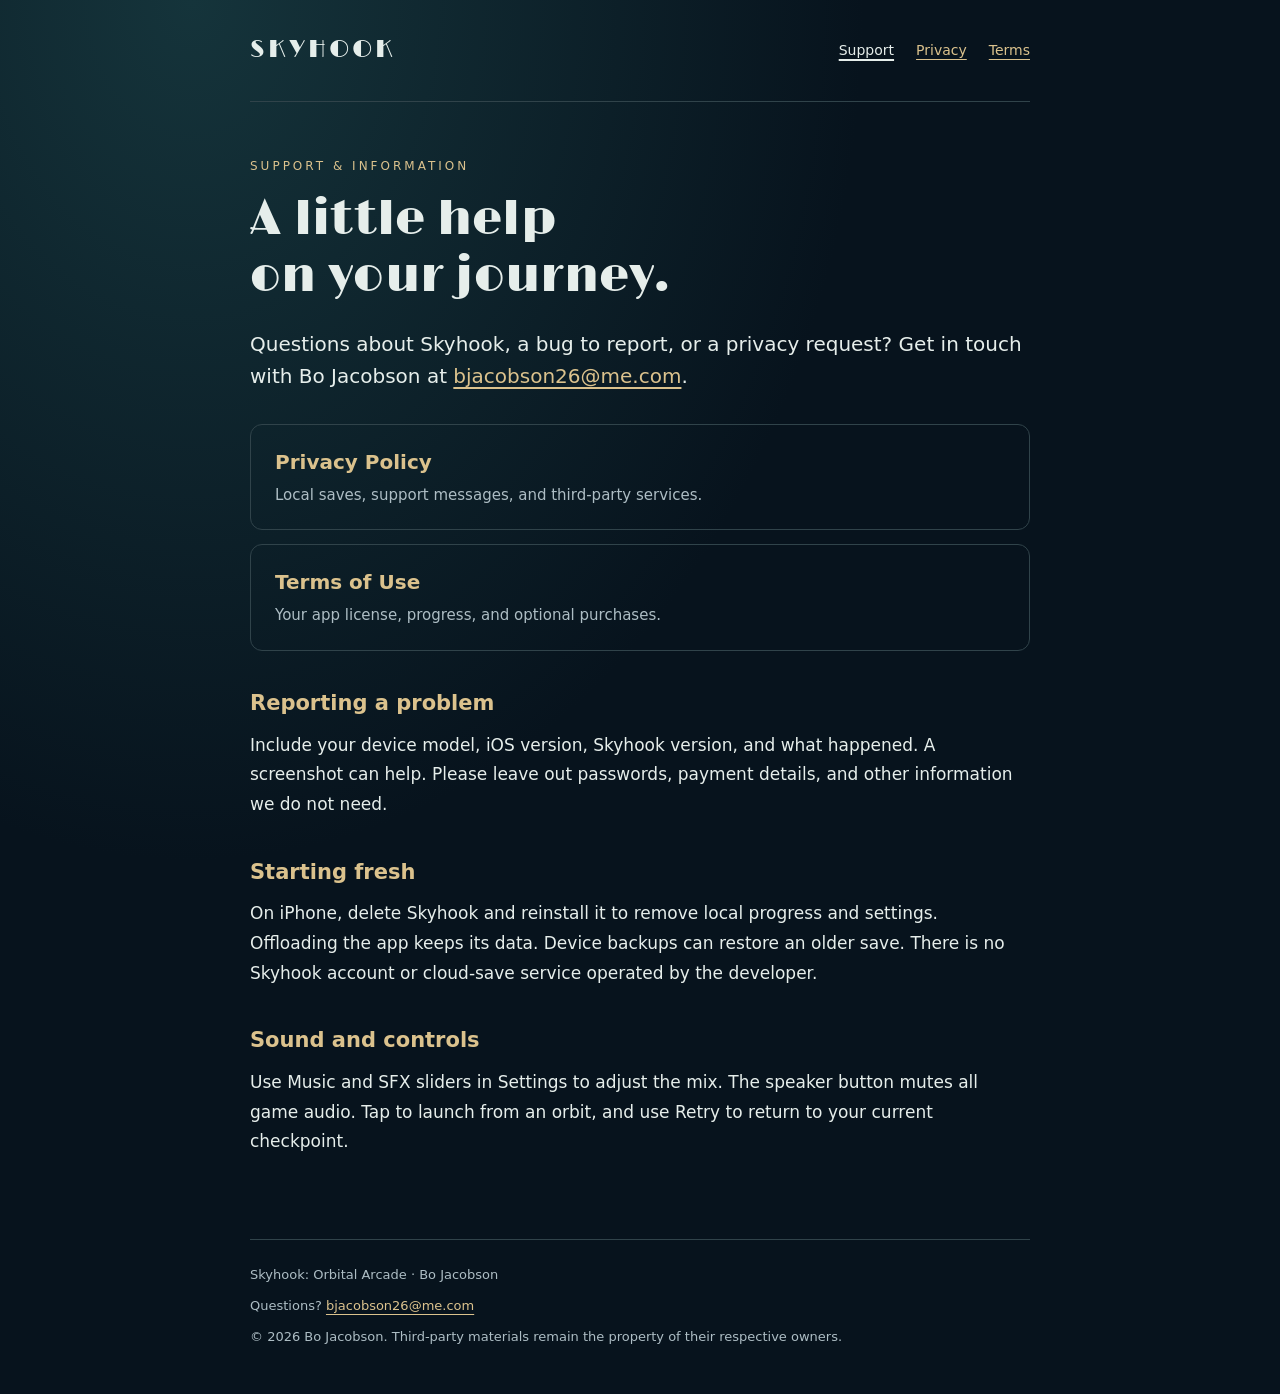
==== index.html @ 2645dd02 "Add files via upload" ====
<!doctype html>
<html lang="en"><head><meta charset="utf-8"><meta name="viewport" content="width=device-width,initial-scale=1"><meta name="description" content="Support, privacy policy and terms for Skyhook: Orbital Arcade by Bo Jacobson."><meta name="theme-color" content="#07131d"><title>Support · Skyhook</title><link rel="stylesheet" href="styles.css"></head>
<body><a class="skip" href="#main">Skip to content</a><header><a class="brand" href="index.html">SKYHOOK</a><nav aria-label="Main navigation"><a href="index.html" aria-current="page">Support</a><a href="privacy.html">Privacy</a><a href="terms.html">Terms</a></nav></header><main id="main">
<p class="eyebrow">Support &amp; information</p><h1>A little help<br>on your journey.</h1>
<p class="intro">Questions about Skyhook, a bug to report, or a privacy request? Get in touch with Bo Jacobson at <a class="contact" href="mailto:bjacobson26@me.com">bjacobson26@me.com</a>.</p>
<div class="links"><a class="card" href="privacy.html"><strong>Privacy Policy</strong><span>Local saves, support messages, and third-party services.</span></a><a class="card" href="terms.html"><strong>Terms of Use</strong><span>Your app license, progress, and optional purchases.</span></a></div>
<h2>Reporting a problem</h2><p>Include your device model, iOS version, Skyhook version, and what happened. A screenshot can help. Please leave out passwords, payment details, and other information we do not need.</p>
<h2>Starting fresh</h2><p>On iPhone, delete Skyhook and reinstall it to remove local progress and settings. Offloading the app keeps its data. Device backups can restore an older save. There is no Skyhook account or cloud-save service operated by the developer.</p>
<h2>Sound and controls</h2><p>Use Music and SFX sliders in Settings to adjust the mix. The speaker button mutes all game audio. Tap to launch from an orbit, and use Retry to return to your current checkpoint.</p>
</main><footer><p>Skyhook: Orbital Arcade · Bo Jacobson</p><p>Questions? <a class="contact" href="mailto:bjacobson26@me.com">bjacobson26@me.com</a></p><p>© 2026 Bo Jacobson. Third-party materials remain the property of their respective owners.</p></footer></body></html>
---- styles.css ----
@font-face{font-family:Limelight;src:url('assets/limelight.ttf') format('truetype');font-display:swap}
:root{color-scheme:dark;--bg:#07131d;--ink:#e6eeeb;--muted:#adbdc4;--gold:#dbc28d;--line:#30434a}
*{box-sizing:border-box}html{scroll-behavior:smooth}body{margin:0;background:radial-gradient(ellipse at 15% 0%,#15343b 0,transparent 42rem),var(--bg);color:var(--ink);font:17px/1.75 system-ui,-apple-system,BlinkMacSystemFont,'Segoe UI',sans-serif}a{color:var(--gold);text-underline-offset:4px}a:hover{color:#fff0ce}a:focus-visible{outline:2px solid var(--gold);outline-offset:5px}.skip{position:absolute;left:16px;top:-80px;padding:8px 14px;background:var(--bg)}.skip:focus{top:8px}header,main,footer{width:min(100% - 48px,780px);margin-inline:auto}header{display:flex;justify-content:space-between;align-items:center;gap:24px;padding:34px 0;border-bottom:1px solid var(--line)}.brand{font:25px/1.3 Limelight,Georgia,serif;letter-spacing:3px;text-decoration:none;color:var(--ink)}nav{display:flex;flex-wrap:wrap;gap:10px 22px;font-size:14px}nav a[aria-current=page]{color:var(--ink);text-decoration-thickness:2px}main{padding-block:54px 64px;min-height:65vh}.eyebrow{font-size:12px;text-transform:uppercase;letter-spacing:3px;color:var(--gold);margin:0 0 14px}h1{font:clamp(32px,6vw,48px)/1.2 Limelight,Georgia,serif;margin:0 0 22px;letter-spacing:.3px}h2{font-size:21px;font-weight:600;line-height:1.4;margin:38px 0 12px;color:var(--gold)}p{margin:0 0 18px}li{margin-bottom:9px}ul{padding-left:24px}.meta{font-size:14px;color:var(--muted)}.intro{font-size:20px;line-height:1.6}.note{padding:20px 24px;border-left:2px solid var(--gold);background:#11242d;margin-block:28px}.note p:last-child{margin-bottom:0}.links{display:grid;gap:14px;margin:32px 0}.card{display:block;border:1px solid var(--line);border-radius:12px;padding:20px 24px;text-decoration:none}.card strong{display:block;font-size:20px}.card span{color:var(--muted);font-size:15px}footer{border-top:1px solid var(--line);padding:24px 0 38px;font-size:13px;color:var(--muted)}footer p{margin-bottom:8px}.contact{overflow-wrap:anywhere}@media(max-width:540px){header{align-items:flex-start;flex-direction:column;gap:16px;padding-block:25px}header,main,footer{width:calc(100% - 36px)}main{padding-top:35px}body{font-size:16px}.intro{font-size:18px}.note{padding:16px 18px}}@media(prefers-reduced-motion:reduce){html{scroll-behavior:auto}}@media print{:root{color-scheme:light}body{background:white;color:#17212a;font-size:11pt}header,main,footer{width:100%}nav,.skip{display:none}main{padding-block:20px}h1,h2,a,.brand{color:#17212a}.meta,footer,.card span{color:#444}.note{background:none;border-color:#555}h2{break-after:avoid}p,li{orphans:3;widows:3}}
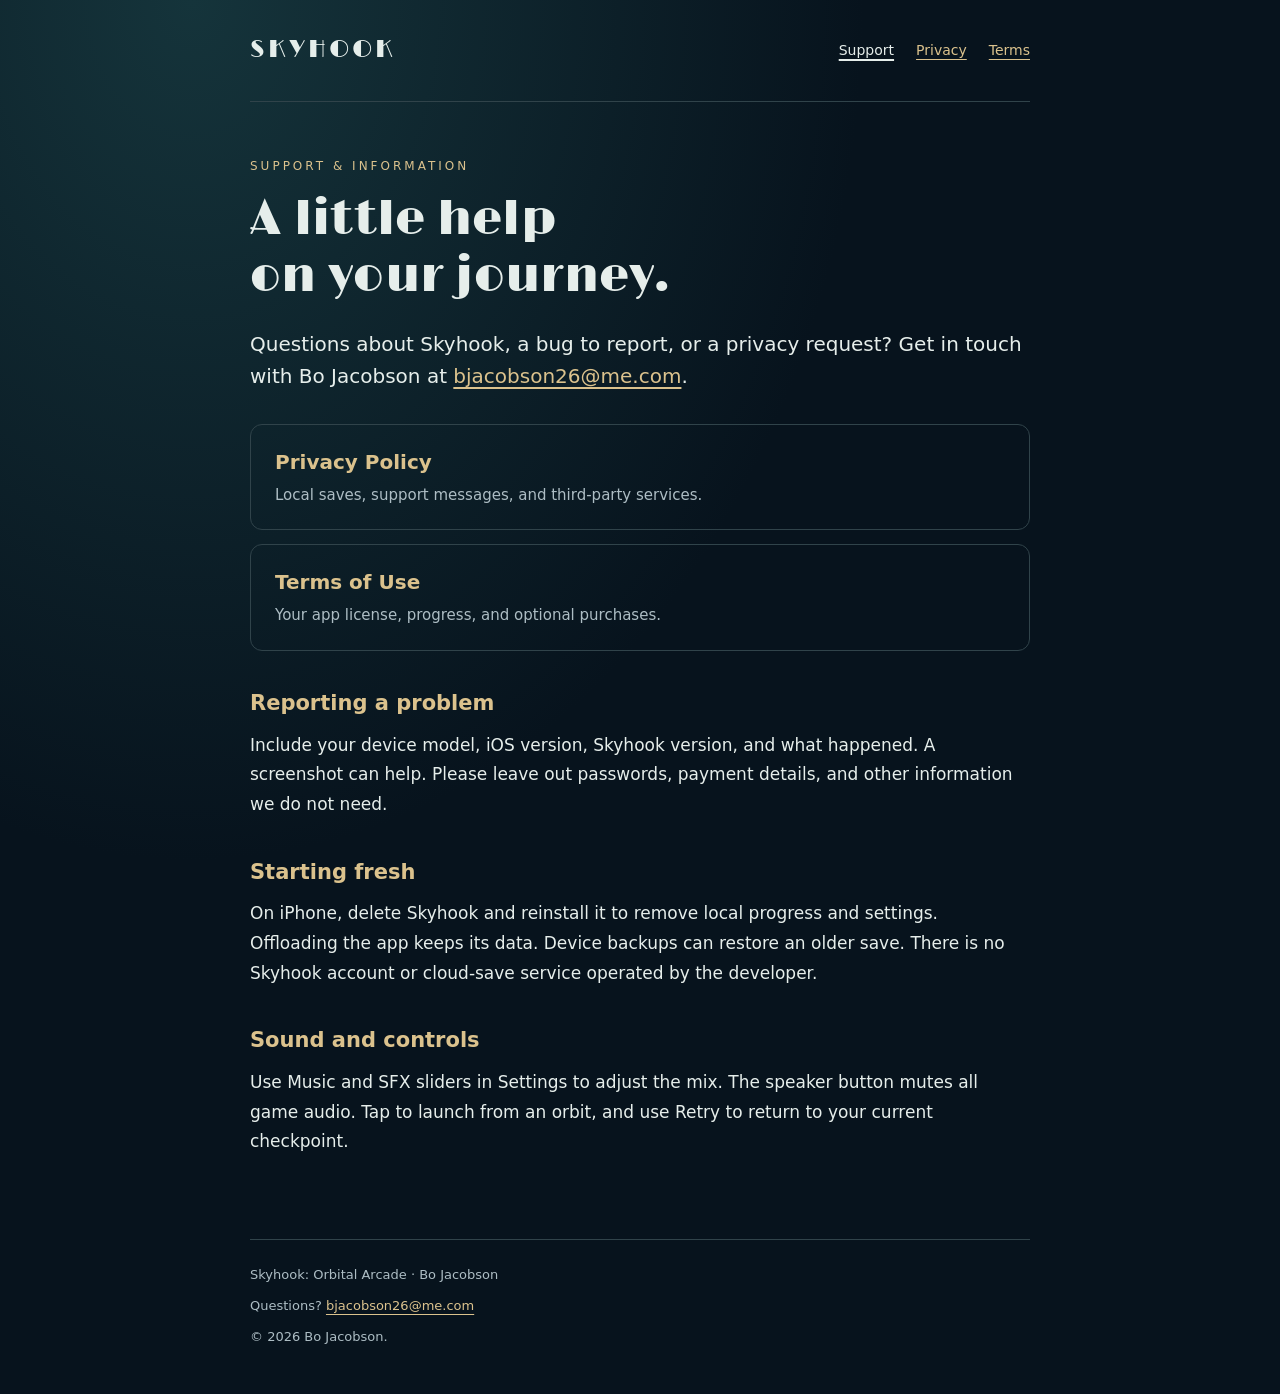
==== commit 7f67f769: "Update index.html" ====
--- a/index.html
+++ b/index.html
@@ -7,4 +7,4 @@
 <h2>Reporting a problem</h2><p>Include your device model, iOS version, Skyhook version, and what happened. A screenshot can help. Please leave out passwords, payment details, and other information we do not need.</p>
 <h2>Starting fresh</h2><p>On iPhone, delete Skyhook and reinstall it to remove local progress and settings. Offloading the app keeps its data. Device backups can restore an older save. There is no Skyhook account or cloud-save service operated by the developer.</p>
 <h2>Sound and controls</h2><p>Use Music and SFX sliders in Settings to adjust the mix. The speaker button mutes all game audio. Tap to launch from an orbit, and use Retry to return to your current checkpoint.</p>
-</main><footer><p>Skyhook: Orbital Arcade · Bo Jacobson</p><p>Questions? <a class="contact" href="mailto:bjacobson26@me.com">bjacobson26@me.com</a></p><p>© 2026 Bo Jacobson. Third-party materials remain the property of their respective owners.</p></footer></body></html>+</main><footer><p>Skyhook: Orbital Arcade · Bo Jacobson</p><p>Questions? <a class="contact" href="mailto:bjacobson26@me.com">bjacobson26@me.com</a></p><p>© 2026 Bo Jacobson.</p></footer></body></html>
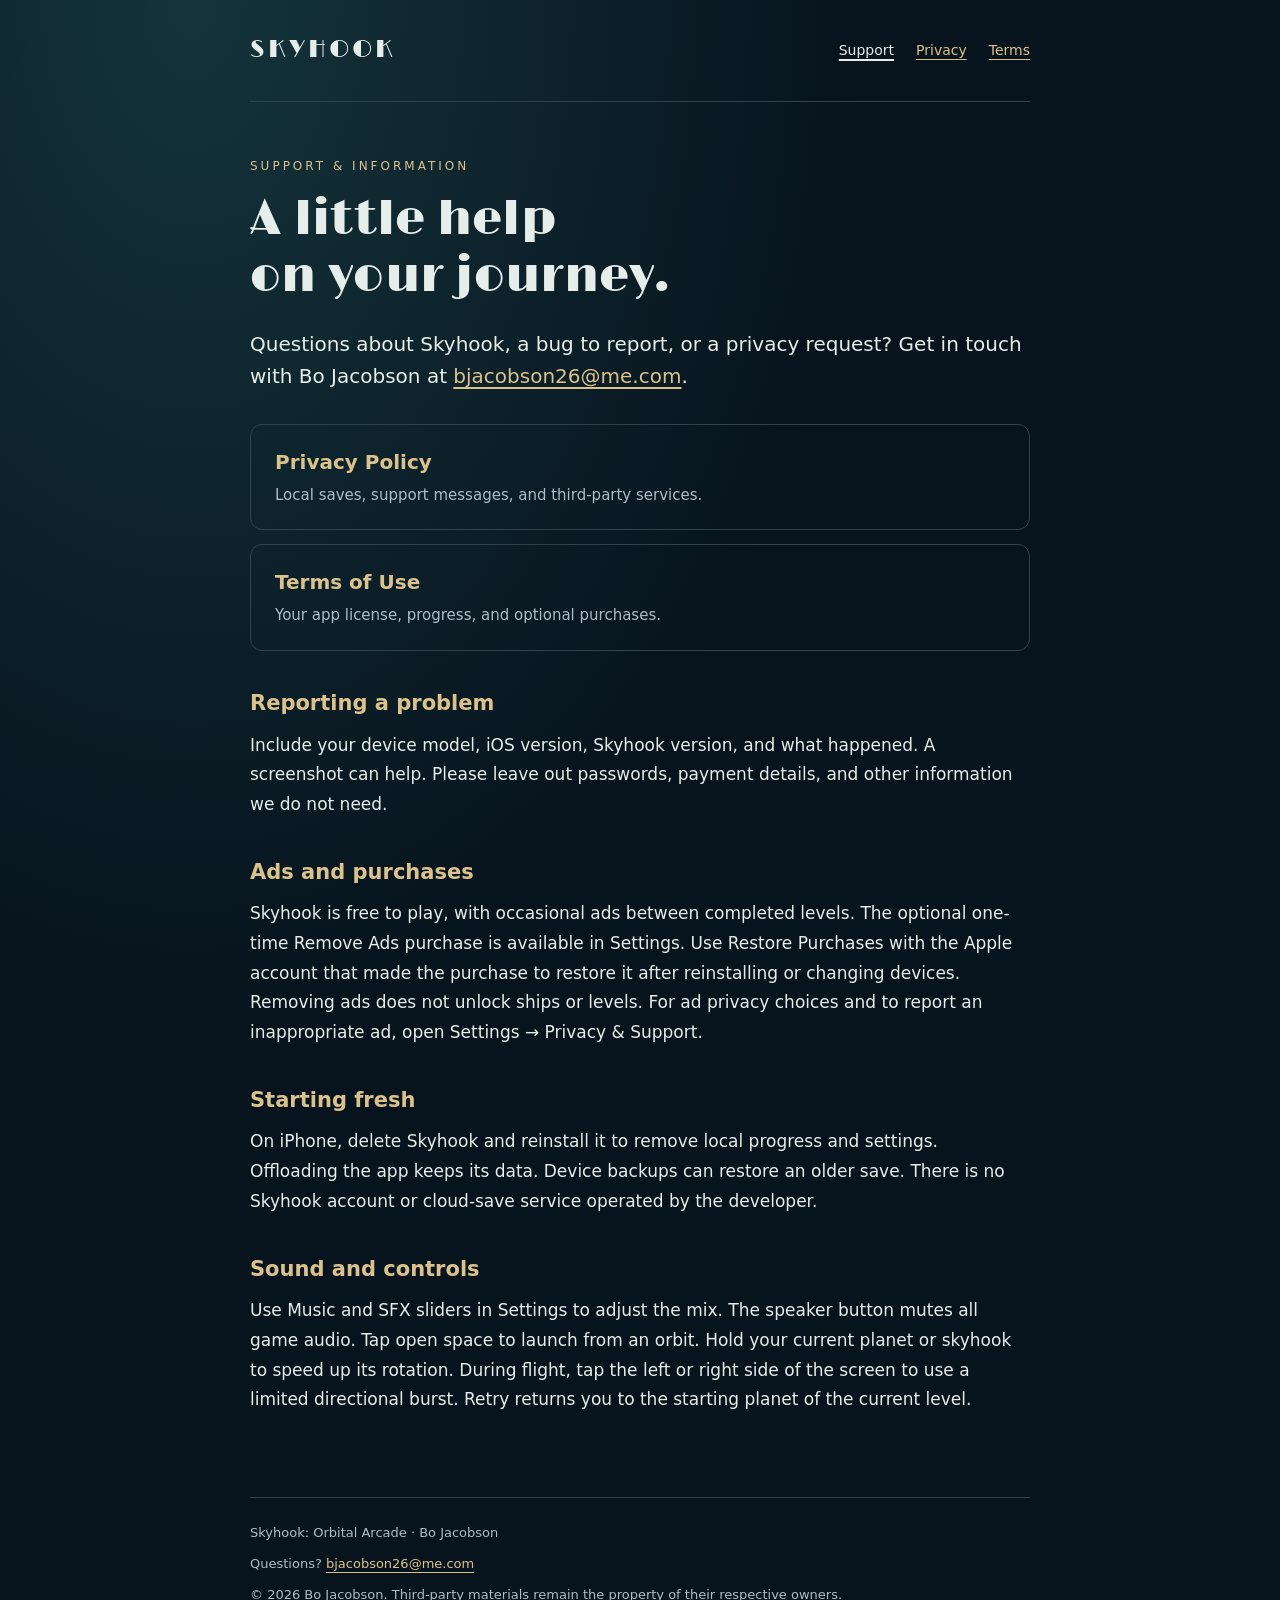
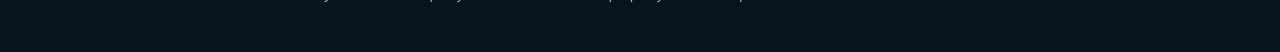
==== commit 188b0c2a: "Update support and policies for Skyhook 1.0" ====
--- a/index.html
+++ b/index.html
@@ -5,6 +5,7 @@
 <p class="intro">Questions about Skyhook, a bug to report, or a privacy request? Get in touch with Bo Jacobson at <a class="contact" href="mailto:bjacobson26@me.com">bjacobson26@me.com</a>.</p>
 <div class="links"><a class="card" href="privacy.html"><strong>Privacy Policy</strong><span>Local saves, support messages, and third-party services.</span></a><a class="card" href="terms.html"><strong>Terms of Use</strong><span>Your app license, progress, and optional purchases.</span></a></div>
 <h2>Reporting a problem</h2><p>Include your device model, iOS version, Skyhook version, and what happened. A screenshot can help. Please leave out passwords, payment details, and other information we do not need.</p>
+<h2>Ads and purchases</h2><p>Skyhook is free to play, with occasional ads between completed levels. The optional one-time Remove Ads purchase is available in Settings. Use Restore Purchases with the Apple account that made the purchase to restore it after reinstalling or changing devices. Removing ads does not unlock ships or levels. For ad privacy choices and to report an inappropriate ad, open Settings → Privacy &amp; Support.</p>
 <h2>Starting fresh</h2><p>On iPhone, delete Skyhook and reinstall it to remove local progress and settings. Offloading the app keeps its data. Device backups can restore an older save. There is no Skyhook account or cloud-save service operated by the developer.</p>
-<h2>Sound and controls</h2><p>Use Music and SFX sliders in Settings to adjust the mix. The speaker button mutes all game audio. Tap to launch from an orbit, and use Retry to return to your current checkpoint.</p>
-</main><footer><p>Skyhook: Orbital Arcade · Bo Jacobson</p><p>Questions? <a class="contact" href="mailto:bjacobson26@me.com">bjacobson26@me.com</a></p><p>© 2026 Bo Jacobson.</p></footer></body></html>
+<h2>Sound and controls</h2><p>Use Music and SFX sliders in Settings to adjust the mix. The speaker button mutes all game audio. Tap open space to launch from an orbit. Hold your current planet or skyhook to speed up its rotation. During flight, tap the left or right side of the screen to use a limited directional burst. Retry returns you to the starting planet of the current level.</p>
+</main><footer><p>Skyhook: Orbital Arcade · Bo Jacobson</p><p>Questions? <a class="contact" href="mailto:bjacobson26@me.com">bjacobson26@me.com</a></p><p>© 2026 Bo Jacobson. Third-party materials remain the property of their respective owners.</p></footer></body></html>
